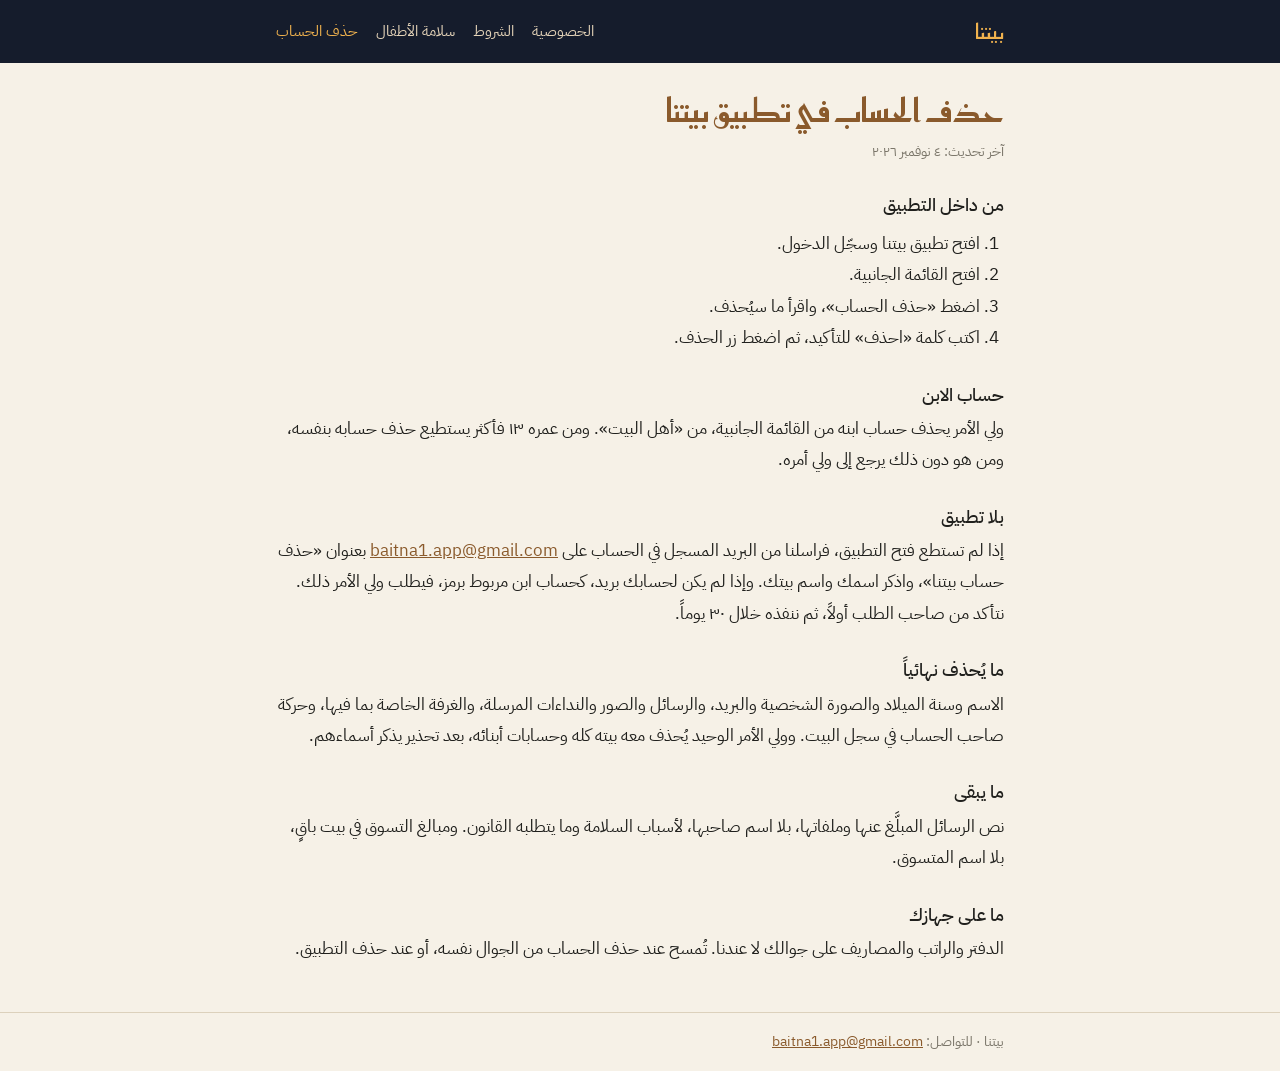
==== delete-account.html @ edf4d3f1 "Add the public web pages built from the legal texts Co-Authored-By: Claude Opus 5.5 <noreply@anthrop" ====
<!doctype html>
<html lang="ar" dir="rtl">
<head>
<meta charset="utf-8">
<meta name="viewport" content="width=device-width, initial-scale=1">
<title>حذف الحساب · بيتنا</title>
<meta name="description" content="كيف تحذف حسابك في تطبيق بيتنا وما يُحذف من بياناتك وما يبقى.">
<link rel="icon" href="favicon.png">
<link rel="stylesheet" href="style.css">
</head>
<body>
<header class="top"><nav class="top-in" aria-label="الصفحات"><a href="index.html" class="brand">بيتنا</a><a href="privacy.html">الخصوصية</a><a href="terms.html">الشروط</a><a href="child-safety.html">سلامة الأطفال</a><a href="delete-account.html" aria-current="page">حذف الحساب</a></nav></header>

<main>
<h1>حذف الحساب في تطبيق بيتنا</h1><p class="date">آخر تحديث: ٤ نوفمبر ٢٠٢٦</p>
<section><h2>من داخل التطبيق</h2><ol><li>افتح تطبيق بيتنا وسجّل الدخول.</li><li>افتح القائمة الجانبية.</li><li>اضغط «حذف الحساب»، واقرأ ما سيُحذف.</li><li>اكتب كلمة «احذف» للتأكيد، ثم اضغط زر الحذف.</li></ol></section>
<section><h2>حساب الابن</h2><p>ولي الأمر يحذف حساب ابنه من القائمة الجانبية، من «أهل البيت». ومن عمره ١٣ فأكثر يستطيع حذف حسابه بنفسه، ومن هو دون ذلك يرجع إلى ولي أمره.</p></section>
<section><h2>بلا تطبيق</h2><p>إذا لم تستطع فتح التطبيق، فراسلنا من البريد المسجل في الحساب على <a href="mailto:baitna1.app@gmail.com">baitna1.app@gmail.com</a> بعنوان «حذف حساب بيتنا»، واذكر اسمك واسم بيتك. وإذا لم يكن لحسابك بريد، كحساب ابن مربوط برمز، فيطلب ولي الأمر ذلك. نتأكد من صاحب الطلب أولاً، ثم ننفذه خلال ٣٠ يوماً.</p></section>
<section><h2>ما يُحذف نهائياً</h2><p>الاسم وسنة الميلاد والصورة الشخصية والبريد، والرسائل والصور والنداءات المرسلة، والغرفة الخاصة بما فيها، وحركة صاحب الحساب في سجل البيت. وولي الأمر الوحيد يُحذف معه بيته كله وحسابات أبنائه، بعد تحذير يذكر أسماءهم.</p></section>
<section><h2>ما يبقى</h2><p>نص الرسائل المبلَّغ عنها وملفاتها، بلا اسم صاحبها، لأسباب السلامة وما يتطلبه القانون. ومبالغ التسوق في بيت باقٍ، بلا اسم المتسوق.</p></section>
<section><h2>ما على جهازك</h2><p>الدفتر والراتب والمصاريف على جوالك لا عندنا. تُمسح عند حذف الحساب من الجوال نفسه، أو عند حذف التطبيق.</p></section>
</main>
<footer><div>بيتنا · للتواصل: <a href="mailto:baitna1.app@gmail.com">baitna1.app@gmail.com</a></div></footer>
</body>
</html>
---- style.css ----
@font-face{font-family:Reem;src:url(fonts/ReemKufi_500Medium.ttf);font-display:swap}
@font-face{font-family:Plex;src:url(fonts/IBMPlexSansArabic_400Regular.ttf);font-display:swap}
@font-face{font-family:Plex;font-weight:500;src:url(fonts/IBMPlexSansArabic_500Medium.ttf);font-display:swap}
:root{--dusk:#151C2C;--brick:#B0763E;--brick-dark:#8A5A2C;--wall:#E4D3B8;--lamp:#F0B24E;--ink:#20201D;--soft:#5E5A52;--faint:#7B766A;--paper:#F6F1E7;--paper2:#EDE5D6;--line:#DCD1BC}
*{box-sizing:border-box}
html{-webkit-text-size-adjust:100%}
body{margin:0;background:var(--paper);color:var(--ink);font:400 17px/1.85 Plex,system-ui,sans-serif}
a{color:var(--brick-dark)}
a:focus-visible{outline:2px solid var(--brick);outline-offset:2px}
.top{background:var(--dusk);color:var(--wall)}
.top-in{max-width:760px;margin:auto;padding:12px 16px;display:flex;flex-wrap:wrap;gap:4px 18px;align-items:center}
.top a{color:var(--wall);text-decoration:none;font-size:15px;padding:4px 0}
.top a[aria-current]{color:var(--lamp)}
.top a.brand{font:500 21px Reem,serif;color:var(--lamp);margin-inline-end:auto}
main{max-width:760px;margin:auto;padding:28px 16px 48px}
h1{font:500 32px/1.3 Reem,serif;color:var(--brick-dark);margin:0 0 6px}
h2{font-size:18px;font-weight:500;margin:0 0 2px}
section{margin-top:24px}
p{margin:0}
ol,ul{margin:6px 0 0;padding-inline-start:24px}
.date{color:var(--faint);font-size:14px}
.hero{background:var(--dusk);color:var(--wall)}
.hero-in{max-width:760px;margin:auto;padding:36px 16px 40px;display:flex;gap:24px;align-items:center;flex-wrap:wrap}
.hero img{width:112px;height:112px;border-radius:24px}
.hero h1{color:var(--lamp);font-size:44px;margin:0}
.hero p{font-size:19px;max-width:30em}
.rooms{display:grid;grid-template-columns:repeat(auto-fit,minmax(220px,1fr));gap:12px;margin-top:20px}
.room{background:var(--paper2);border-radius:14px;padding:14px 16px}
.room h2{color:var(--brick-dark)}
.room p{font-size:15.5px;line-height:1.7;color:var(--soft)}
.note{background:var(--paper2);border-radius:14px;padding:14px 16px;margin-top:24px;color:var(--soft);font-size:15.5px}
footer{border-top:1px solid var(--line);color:var(--faint);font-size:14px}
footer div{max-width:760px;margin:auto;padding:16px}
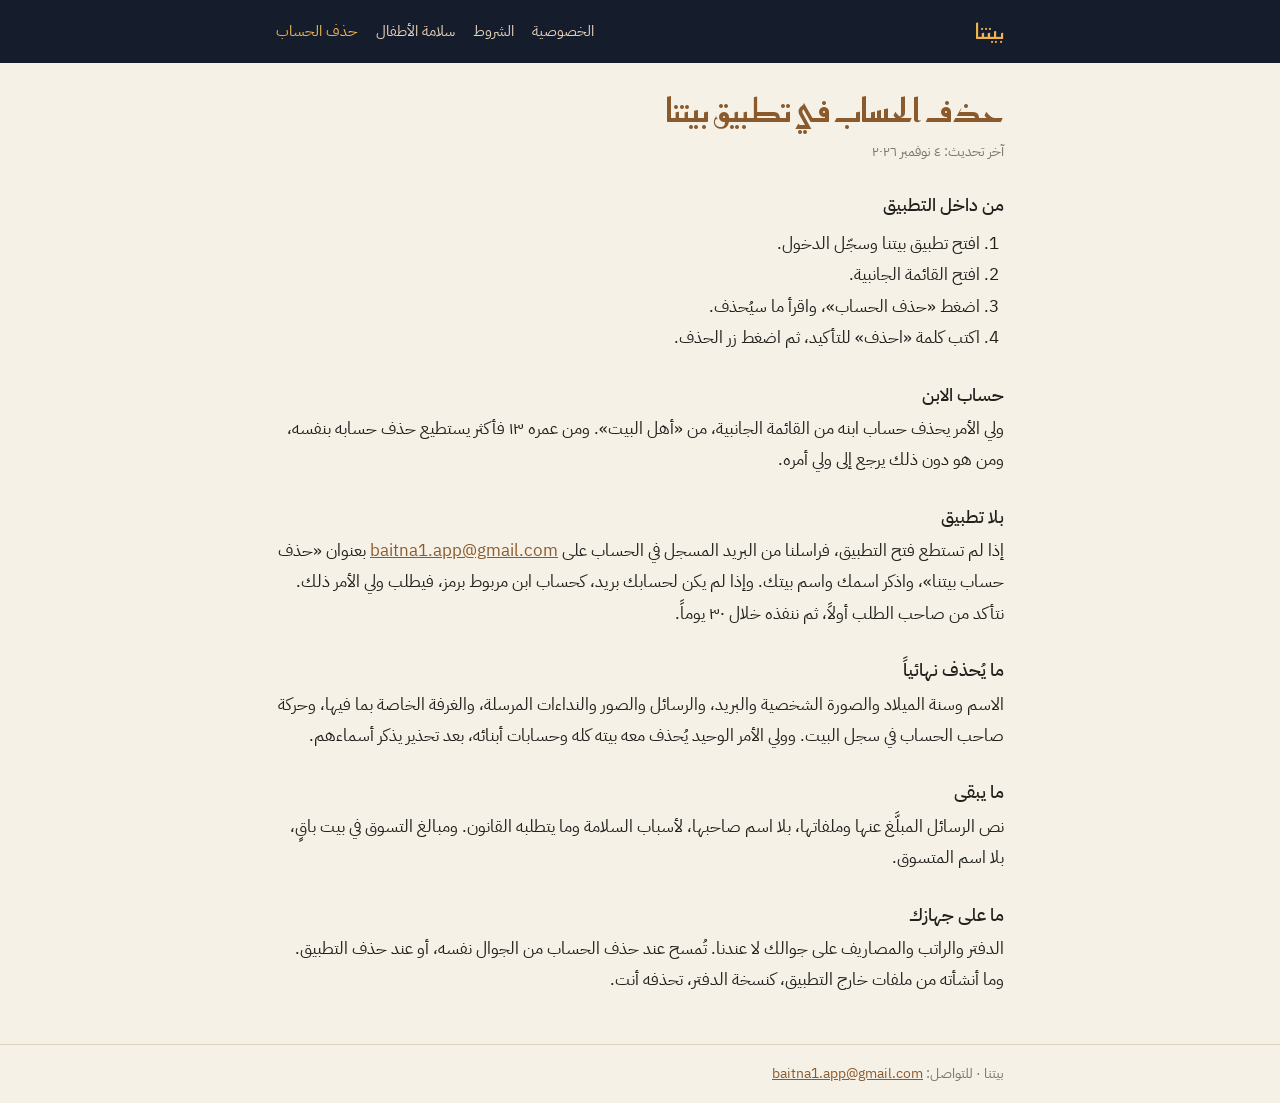
==== commit f53ce5eb: "Let the diary be printed, saved as PDF and moved to a new phone Co-Authored-By: Claude Opus 5.5 <nor" ====
--- a/delete-account.html
+++ b/delete-account.html
@@ -18,7 +18,7 @@
 <section><h2>بلا تطبيق</h2><p>إذا لم تستطع فتح التطبيق، فراسلنا من البريد المسجل في الحساب على <a href="mailto:baitna1.app@gmail.com">baitna1.app@gmail.com</a> بعنوان «حذف حساب بيتنا»، واذكر اسمك واسم بيتك. وإذا لم يكن لحسابك بريد، كحساب ابن مربوط برمز، فيطلب ولي الأمر ذلك. نتأكد من صاحب الطلب أولاً، ثم ننفذه خلال ٣٠ يوماً.</p></section>
 <section><h2>ما يُحذف نهائياً</h2><p>الاسم وسنة الميلاد والصورة الشخصية والبريد، والرسائل والصور والنداءات المرسلة، والغرفة الخاصة بما فيها، وحركة صاحب الحساب في سجل البيت. وولي الأمر الوحيد يُحذف معه بيته كله وحسابات أبنائه، بعد تحذير يذكر أسماءهم.</p></section>
 <section><h2>ما يبقى</h2><p>نص الرسائل المبلَّغ عنها وملفاتها، بلا اسم صاحبها، لأسباب السلامة وما يتطلبه القانون. ومبالغ التسوق في بيت باقٍ، بلا اسم المتسوق.</p></section>
-<section><h2>ما على جهازك</h2><p>الدفتر والراتب والمصاريف على جوالك لا عندنا. تُمسح عند حذف الحساب من الجوال نفسه، أو عند حذف التطبيق.</p></section>
+<section><h2>ما على جهازك</h2><p>الدفتر والراتب والمصاريف على جوالك لا عندنا. تُمسح عند حذف الحساب من الجوال نفسه، أو عند حذف التطبيق. وما أنشأته من ملفات خارج التطبيق، كنسخة الدفتر، تحذفه أنت.</p></section>
 </main>
 <footer><div>بيتنا · للتواصل: <a href="mailto:baitna1.app@gmail.com">baitna1.app@gmail.com</a></div></footer>
 </body>
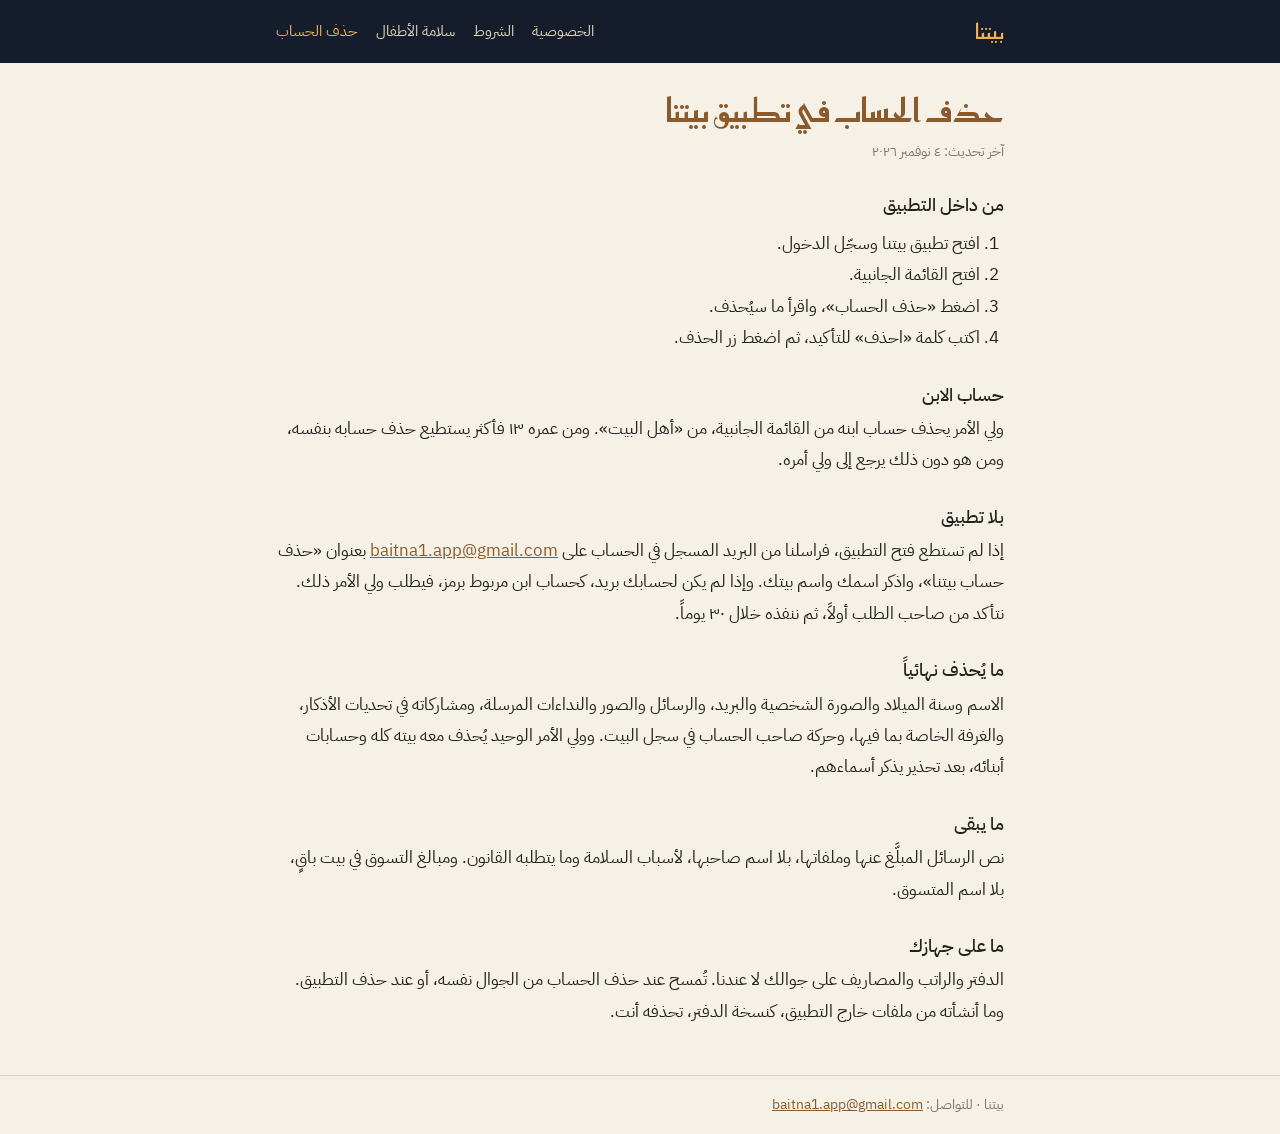
==== commit eea11887: "Add the adhkar challenge and let guardians hide hall movement lines The musalla is a new room type h" ====
--- a/delete-account.html
+++ b/delete-account.html
@@ -16,7 +16,7 @@
 <section><h2>من داخل التطبيق</h2><ol><li>افتح تطبيق بيتنا وسجّل الدخول.</li><li>افتح القائمة الجانبية.</li><li>اضغط «حذف الحساب»، واقرأ ما سيُحذف.</li><li>اكتب كلمة «احذف» للتأكيد، ثم اضغط زر الحذف.</li></ol></section>
 <section><h2>حساب الابن</h2><p>ولي الأمر يحذف حساب ابنه من القائمة الجانبية، من «أهل البيت». ومن عمره ١٣ فأكثر يستطيع حذف حسابه بنفسه، ومن هو دون ذلك يرجع إلى ولي أمره.</p></section>
 <section><h2>بلا تطبيق</h2><p>إذا لم تستطع فتح التطبيق، فراسلنا من البريد المسجل في الحساب على <a href="mailto:baitna1.app@gmail.com">baitna1.app@gmail.com</a> بعنوان «حذف حساب بيتنا»، واذكر اسمك واسم بيتك. وإذا لم يكن لحسابك بريد، كحساب ابن مربوط برمز، فيطلب ولي الأمر ذلك. نتأكد من صاحب الطلب أولاً، ثم ننفذه خلال ٣٠ يوماً.</p></section>
-<section><h2>ما يُحذف نهائياً</h2><p>الاسم وسنة الميلاد والصورة الشخصية والبريد، والرسائل والصور والنداءات المرسلة، والغرفة الخاصة بما فيها، وحركة صاحب الحساب في سجل البيت. وولي الأمر الوحيد يُحذف معه بيته كله وحسابات أبنائه، بعد تحذير يذكر أسماءهم.</p></section>
+<section><h2>ما يُحذف نهائياً</h2><p>الاسم وسنة الميلاد والصورة الشخصية والبريد، والرسائل والصور والنداءات المرسلة، ومشاركاته في تحديات الأذكار، والغرفة الخاصة بما فيها، وحركة صاحب الحساب في سجل البيت. وولي الأمر الوحيد يُحذف معه بيته كله وحسابات أبنائه، بعد تحذير يذكر أسماءهم.</p></section>
 <section><h2>ما يبقى</h2><p>نص الرسائل المبلَّغ عنها وملفاتها، بلا اسم صاحبها، لأسباب السلامة وما يتطلبه القانون. ومبالغ التسوق في بيت باقٍ، بلا اسم المتسوق.</p></section>
 <section><h2>ما على جهازك</h2><p>الدفتر والراتب والمصاريف على جوالك لا عندنا. تُمسح عند حذف الحساب من الجوال نفسه، أو عند حذف التطبيق. وما أنشأته من ملفات خارج التطبيق، كنسخة الدفتر، تحذفه أنت.</p></section>
 </main>
